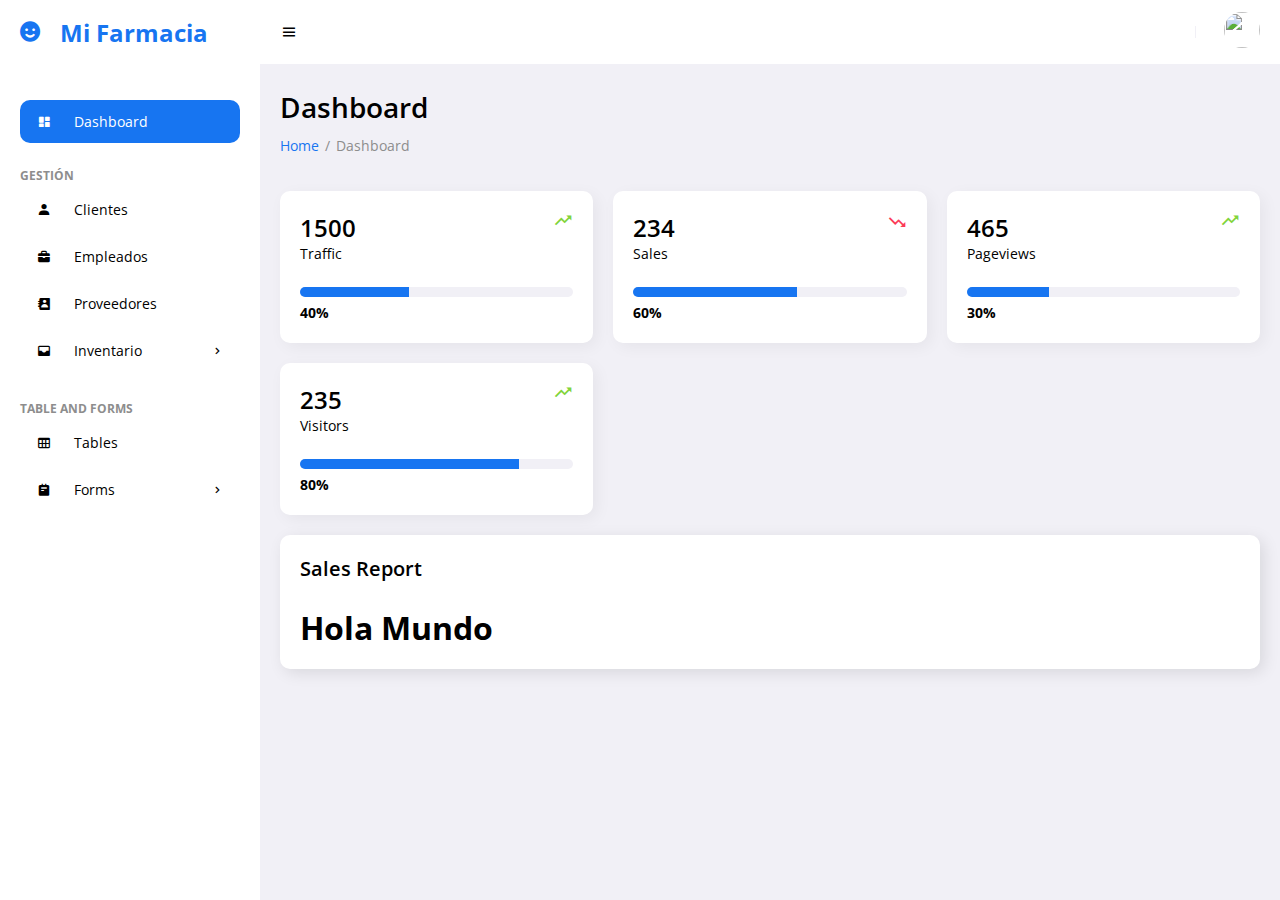
==== Front/Views/adminSite.html @ 18b661e3 "feat: :sparkles: home and login initialized" ====
<!DOCTYPE html>
<html lang="es">
<head>
	<meta charset="UTF-8">
	<meta name="viewport" content="width=device-width, initial-scale=1.0">
	<link href='https://unpkg.com/boxicons@2.0.9/css/boxicons.min.css' rel='stylesheet'>
	<link rel="stylesheet" href="../Styles/main.css">
	<script src="../JS/main.js" async></script>
	<script src="../JS/app.js" defer type="module"></script>
	<title>AdminSite</title>
</head>
<body>
	<!-- SIDEBAR -->
	<section id="sidebar">
		<a href="../Views/home.html" class="brand brand-title"><i class='bx bxs-smile icon'></i>Mi Farmacia</a>
		<ul class="side-menu">
			<li><a href="#" class="active"><i class='bx bxs-dashboard icon' ></i> Dashboard</a></li>
			<li class="divider" data-text="Gestión">Gestión</li>

			<li><a href="#"><i class='bx bxs-user icon' ></i> Clientes</a></li>
			<li><a href="#"><i class='bx bxs-briefcase icon' ></i> Empleados</a></li>
			<li><a href="#"><i class='bx bxs-contact icon' ></i> Proveedores</a></li>
			<li>
				<a href="#"><i class='bx bxs-inbox icon' ></i>  Inventario <i class='bx bx-chevron-right icon-right' ></i></a>
				<ul class="side-dropdown">
					<li><a href="#">Gestionar Inventario</a></li>
					<li><a href="#">Ver inventario</a></li>
					<li><a href="#">Breadcrumbs</a></li>
				</ul>
			</li>

			<li class="divider" data-text="table and forms">Table and forms</li>
			<li><a href="#"><i class='bx bx-table icon' ></i> Tables</a></li>
			<li>
				<a href="#"><i class='bx bxs-notepad icon' ></i> Forms <i class='bx bx-chevron-right icon-right' ></i></a>
				<ul class="side-dropdown">
					<li><a href="#">Basic</a></li>
					<li><a href="#">Select</a></li>
					<li><a href="#">Checkbox</a></li>
					<li><a href="#">Radio</a></li>
				</ul>
			</li>
		</ul>
	</section>
	<!-- SIDEBAR -->

	<!-- NAVBAR -->
	<section id="content">
		<!-- NAVBAR -->
		<nav>
			<i class='bx bx-menu toggle-sidebar' ></i>
			<form action="#">
				
			</form>
			
			<span class="divider"></span>
			<div class="profile">
				<img src="https://images.unsplash.com/photo-1517841905240-472988babdf9?ixid=MnwxMjA3fDB8MHxzZWFyY2h8NHx8cGVvcGxlfGVufDB8fDB8fA%3D%3D&ixlib=rb-1.2.1&auto=format&fit=crop&w=500&q=60" alt="">
				<ul class="profile-link">
					<li><a href="#"><i class='bx bxs-user-circle icon' ></i> Profile</a></li>
					<li><a href="#"><i class='bx bxs-cog' ></i> Settings</a></li>
					<li><a href="#"><i class='bx bxs-log-out-circle' ></i> Logout</a></li>
				</ul>
			</div>
		</nav>
		<!-- NAVBAR -->

		<!-- MAIN -->
		<main>
			<h1 class="title">Dashboard</h1>
			<ul class="breadcrumbs">
				<li><a href="../Views/home.html">Home</a></li>
				<li class="divider">/</li>
				<li><a href="#" class="active">Dashboard</a></li>
			</ul>
			<div class="info-data">
				<div class="card">
					<div class="head">
						<div>
							<h2>1500</h2>
							<p>Traffic</p>
						</div>
						<i class='bx bx-trending-up icon' ></i>
					</div>
					<span class="progress" data-value="40%"></span>
					<span class="label">40%</span>
				</div>
				<div class="card">
					<div class="head">
						<div>
							<h2>234</h2>
							<p>Sales</p>
						</div>
						<i class='bx bx-trending-down icon down' ></i>
					</div>
					<span class="progress" data-value="60%"></span>
					<span class="label">60%</span>
				</div>
				<div class="card">
					<div class="head">
						<div>
							<h2>465</h2>
							<p>Pageviews</p>
						</div>
						<i class='bx bx-trending-up icon' ></i>
					</div>
					<span class="progress" data-value="30%"></span>
					<span class="label">30%</span>
				</div>
				<div class="card">
					<div class="head">
						<div>
							<h2>235</h2>
							<p>Visitors</p>
						</div>
						<i class='bx bx-trending-up icon' ></i>
					</div>
					<span class="progress" data-value="80%"></span>
					<span class="label">80%</span>
				</div>
			</div>
			<div class="data">
				<div class="content-data">
					<div class="head">
						<h3>Sales Report</h3>
					</div>
					<!-- conteido -->
					<h1>Hola Mundo</h1>
				</div>
			
			</div>
		</main>
		<!-- MAIN -->
	</section>
	<!-- NAVBAR -->
</body>
</html>
---- Front/Styles/main.css ----
@import url('https://fonts.googleapis.com/css2?family=Open+Sans:wght@400;500;600;700&display=swap');

* {
	font-family: 'Open Sans', sans-serif;
	margin: 0;
	padding: 0;
	box-sizing: border-box;
}

:root {
	--grey: #F1F0F6;
	--dark-grey: #8D8D8D;
	--light: #fff;
	--dark: #000;
	--green: #81D43A;
	--light-green: #E3FFCB;
	--blue: #1775F1;
	--light-blue: #D0E4FF;
	--dark-blue: #0C5FCD;
	--red: #FC3B56;
}

html {
	overflow-x: hidden;
}

body {
	background: var(--grey);
	overflow-x: hidden;
}

a {
	text-decoration: none;
}

li {
	list-style: none;
}







/* SIDEBAR */
#sidebar {
	position: fixed;
	max-width: 260px;
	width: 100%;
	background: var(--light);
	top: 0;
	left: 0;
	height: 100%;
	overflow-y: auto;
	scrollbar-width: none;
	transition: all .3s ease;
	z-index: 200;
	overflow: scroll;
}
#sidebar.hide {
	max-width: 60px;
}
#sidebar.hide:hover {
	max-width: 260px;
}
#sidebar::-webkit-scrollbar {
	display: none;
}
#sidebar .brand {
	font-size: 24px;
	display: flex;
	align-items: center;
	height: 64px;
	font-weight: 700;
	color: var(--blue);
	position: sticky;
	top: 0;
	left: 0;
	z-index: 100;
	background: var(--light);
	transition: all .3s ease;
	padding: 0 6px;
}
#sidebar .icon {
	min-width: 48px;
	display: flex;
	justify-content: center;
	align-items: center;
	margin-right: 6px;
}
#sidebar .icon-right {
	margin-left: auto;
	transition: all .3s ease;
}
#sidebar .side-menu {
	margin: 36px 0;
	padding: 0 20px;
	transition: all .3s ease;
}
#sidebar.hide .side-menu {
	padding: 0 6px;
}
#sidebar.hide:hover .side-menu {
	padding: 0 20px;
}
#sidebar .side-menu a {
	display: flex;
	align-items: center;
	font-size: 14px;
	color: var(--dark);
	padding: 12px 16px 12px 0;
	transition: all .3s ease;
	border-radius: 10px;
	margin: 4px 0;
	white-space: nowrap;
}
#sidebar .side-menu > li > a:hover {
	background: var(--grey);
}
#sidebar .side-menu > li > a.active .icon-right {
	transform: rotateZ(90deg);
}
#sidebar .side-menu > li > a.active,
#sidebar .side-menu > li > a.active:hover {
	background: var(--blue);
	color: var(--light);
}
#sidebar .divider {
	margin-top: 24px;
	font-size: 12px;
	text-transform: uppercase;
	font-weight: 700;
	color: var(--dark-grey);
	transition: all .3s ease;
	white-space: nowrap;
}
#sidebar.hide:hover .divider {
	text-align: left;
}
#sidebar.hide .divider {
	text-align: center;
}
#sidebar .side-dropdown {
	padding-left: 54px;
	max-height: 0;
	overflow-y: hidden;
	transition: all .15s ease;
}
#sidebar .side-dropdown.show {
	max-height: 1000px;
}
#sidebar .side-dropdown a:hover {
	color: var(--blue);
}
#sidebar .ads {
	width: 100%;
	padding: 20px;
}
#sidebar.hide .ads {
	display: none;
}
#sidebar.hide:hover .ads {
	display: block;
}
#sidebar .ads .wrapper {
	background: var(--grey);
	padding: 20px;
	border-radius: 10px;
}
#sidebar .btn-upgrade {
	font-size: 14px;
	display: flex;
	justify-content: center;
	align-items: center;
	padding: 12px 0;
	color: var(--light);
	background: var(--blue);
	transition: all .3s ease;
	border-radius: 5px;
	font-weight: 600;
	margin-bottom: 12px;
}
#sidebar .btn-upgrade:hover {
	background: var(--dark-blue);
}
#sidebar .ads .wrapper p {
	font-size: 12px;
	color: var(--dark-grey);
	text-align: center;
}
#sidebar .ads .wrapper p span {
	font-weight: 700;
}
/* SIDEBAR */





/* CONTENT */
#content {
	position: relative;
	width: calc(100% - 260px);
	left: 260px;
	transition: all .3s ease;
}
#sidebar.hide + #content {
	width: calc(100% - 60px);
	left: 60px;
}
/* NAVBAR */
nav {
	background: var(--light);
	height: 64px;
	padding: 0 20px;
	display: flex;
	align-items: center;
	grid-gap: 28px;
	position: sticky;
	top: 0;
	left: 0;
	z-index: 100;
}
nav .toggle-sidebar {
	font-size: 18px;
	cursor: pointer;
}
nav form {
	max-width: 400px;
	width: 100%;
	margin-right: auto;
}
nav .form-group {
	position: relative;
}
nav .form-group input {
	width: 100%;
	background: var(--grey);
	border-radius: 5px;
	border: none;
	outline: none;
	padding: 10px 36px 10px 16px;
	transition: all .3s ease;
}
nav .form-group input:focus {
	box-shadow: 0 0 0 1px var(--blue), 0 0 0 4px var(--light-blue);
}
nav .form-group .icon {
	position: absolute;
	top: 50%;
	transform: translateY(-50%);
	right: 16px;
	color: var(--dark-grey);
}
nav .nav-link {
	position: relative;
}
nav .nav-link .icon {
	font-size: 18px;
	color: var(--dark);
}
nav .nav-link .badge {
	position: absolute;
	top: -12px;
	right: -12px;
	width: 20px;
	height: 20px;
	border-radius: 50%;
	border: 2px solid var(--light);
	background: var(--red);
	display: flex;
	justify-content: center;
	align-items: center;
	color: var(--light);
	font-size: 10px;
	font-weight: 700;
}
nav .divider {
	width: 1px;
	background: var(--grey);
	height: 12px;
	display: block;
}
nav .profile {
	position: relative;
}
nav .profile img {
	width: 36px;
	height: 36px;
	border-radius: 50%;
	object-fit: cover;
	cursor: pointer;
}
nav .profile .profile-link {
	position: absolute;
	top: calc(100% + 10px);
	right: 0;
	background: var(--light);
	padding: 10px 0;
	box-shadow: 4px 4px 16px rgba(0, 0, 0, .1);
	border-radius: 10px;
	width: 160px;
	opacity: 0;
	pointer-events: none;
	transition: all .3s ease;
}
nav .profile .profile-link.show {
	opacity: 1;
	pointer-events: visible;
	top: 100%;
}
nav .profile .profile-link a {
	padding: 10px 16px;
	display: flex;
	grid-gap: 10px;
	font-size: 14px;
	color: var(--dark);
	align-items: center;
	transition: all .3s ease;
}
nav .profile .profile-link a:hover {
	background: var(--grey);
}
/* NAVBAR */



/* MAIN */
main {
	width: 100%;
	padding: 24px 20px 20px 20px;
}
main .title {
	font-size: 28px;
	font-weight: 600;
	margin-bottom: 10px;
}
main .breadcrumbs {
	display: flex;
	grid-gap: 6px;
}
main .breadcrumbs li,
main .breadcrumbs li a {
	font-size: 14px;
}
main .breadcrumbs li a {
	color: var(--blue);
}
main .breadcrumbs li a.active,
main .breadcrumbs li.divider {
	color: var(--dark-grey);
	pointer-events: none;
}
main .info-data {
	margin-top: 36px;
	display: grid;
	grid-template-columns: repeat(auto-fit, minmax(240px, 1fr));
	grid-gap: 20px;
}
main .info-data .card {
	padding: 20px;
	border-radius: 10px;
	background: var(--light);
	box-shadow: 4px 4px 16px rgba(0, 0, 0, .05);
}
main .card .head {
	display: flex;
	justify-content: space-between;
	align-items: flex-start;
}
main .card .head h2 {
	font-size: 24px;
	font-weight: 600;
}
main .card .head p {
	font-size: 14px;
}
main .card .head .icon {
	font-size: 20px;
	color: var(--green);
}
main .card .head .icon.down {
	color: var(--red);
}
main .card .progress {
	display: block;
	margin-top: 24px;
	height: 10px;
	width: 100%;
	border-radius: 10px;
	background: var(--grey);
	overflow-y: hidden;
	position: relative;
	margin-bottom: 4px;
}
main .card .progress::before {
	content: '';
	position: absolute;
	top: 0;
	left: 0;
	height: 100%;
	background: var(--blue);
	width: var(--value);
}
main .card .label {
	font-size: 14px;
	font-weight: 700;
}
main .data {
	display: flex;
	grid-gap: 20px;
	margin-top: 20px;
	flex-wrap: wrap;
}
main .data .content-data {
	flex-grow: 1;
	flex-basis: 400px;
	padding: 20px;
	background: var(--light);
	border-radius: 10px;
	box-shadow: 4px 4px 16px rgba(0, 0, 0, .1);
}
main .content-data .head {
	display: flex;
	justify-content: space-between;
	align-items: center;
	margin-bottom: 24px;
}
main .content-data .head h3 {
	font-size: 20px;
	font-weight: 600;
}
main .content-data .head .menu {
	position: relative;
	display: flex;
	justify-content: center;
	align-items: center;
}
main .content-data .head .menu .icon {
	cursor: pointer;
}
main .content-data .head .menu-link {
	position: absolute;
	top: calc(100% + 10px);
	right: 0;
	width: 140px;
	background: var(--light);
	border-radius: 10px;
	box-shadow: 4px 4px 16px rgba(0, 0, 0, .1);
	padding: 10px 0;
	z-index: 100;
	opacity: 0;
	pointer-events: none;
	transition: all .3s ease;
}
main .content-data .head .menu-link.show {
	top: 100%;
	opacity: 1;
	pointer-events: visible;
}
main .content-data .head .menu-link a {
	display: block;
	padding: 6px 16px;
	font-size: 14px;
	color: var(--dark);
	transition: all .3s ease;
}
main .content-data .head .menu-link a:hover {
	background: var(--grey);
}
main .content-data .chart {
	width: 100%;
	max-width: 100%;
	overflow-x: auto;
	scrollbar-width: none;
}
main .content-data .chart::-webkit-scrollbar {
	display: none;
}

main .chat-box {
	width: 100%;
	max-height: 360px;
	overflow-y: auto;
	scrollbar-width: none;
}
main .chat-box::-webkit-scrollbar {
	display: none;
}
main .chat-box .day {
	text-align: center;
	margin-bottom: 10px;
}
main .chat-box .day span {
	display: inline-block;
	padding: 6px 12px;
	border-radius: 20px;
	background: var(--light-blue);
	color: var(--blue);
	font-size: 12px;
	font-weight: 600;
}
main .chat-box .msg img {
	width: 28px;
	height: 28px;
	border-radius: 50%;
	object-fit: cover;
}
main .chat-box .msg {
	display: flex;
	grid-gap: 6px;
	align-items: flex-start;
}
main .chat-box .profile .username {
	font-size: 14px;
	font-weight: 600;
	display: inline-block;
	margin-right: 6px;
}
main .chat-box .profile .time {
	font-size: 12px;
	color: var(--dark-grey);
}
main .chat-box .chat p {
	font-size: 14px;
	padding: 6px 10px;
	display: inline-block;
	max-width: 400px;
	line-height: 150%;
}
main .chat-box .msg:not(.me) .chat p {
	border-radius: 0 5px 5px 5px;
	background: var(--blue);
	color: var(--light);
}
main .chat-box .msg.me {
	justify-content: flex-end;
}
main .chat-box .msg.me .profile {
	text-align: right;
}
main .chat-box .msg.me p {
	background: var(--grey);
	border-radius: 5px 0 5px 5px;
}
main form {
	margin-top: 6px;
}
main .form-group {
	width: 100%;
	display: flex;
	grid-gap: 10px;
}
main .form-group input {
	flex-grow: 1;
	padding: 10px 16px;
	border-radius: 5px;
	outline: none;
	background: var(--grey);
	border: none;
	transition: all .3s ease;
	width: 100%;
}
main .form-group input:focus {
	box-shadow: 0 0 0 1px var(--blue), 0 0 0 4px var(--light-blue);
}
main .btn-send {
	padding: 0 16px;
	background: var(--blue);
	border-radius: 5px;
	color: var(--light);
	cursor: pointer;
	border: none;
	transition: all .3s ease;
}
main .btn-send:hover {
	background: var(--dark-blue);
}
/* MAIN */
/* CONTENT */






@media screen and (max-width: 768px) {
	#content {
		position: relative;
		width: calc(100% - 60px);
		transition: all .3s ease;
	}
	nav .nav-link,
	nav .divider {
		display: none;
	}
}
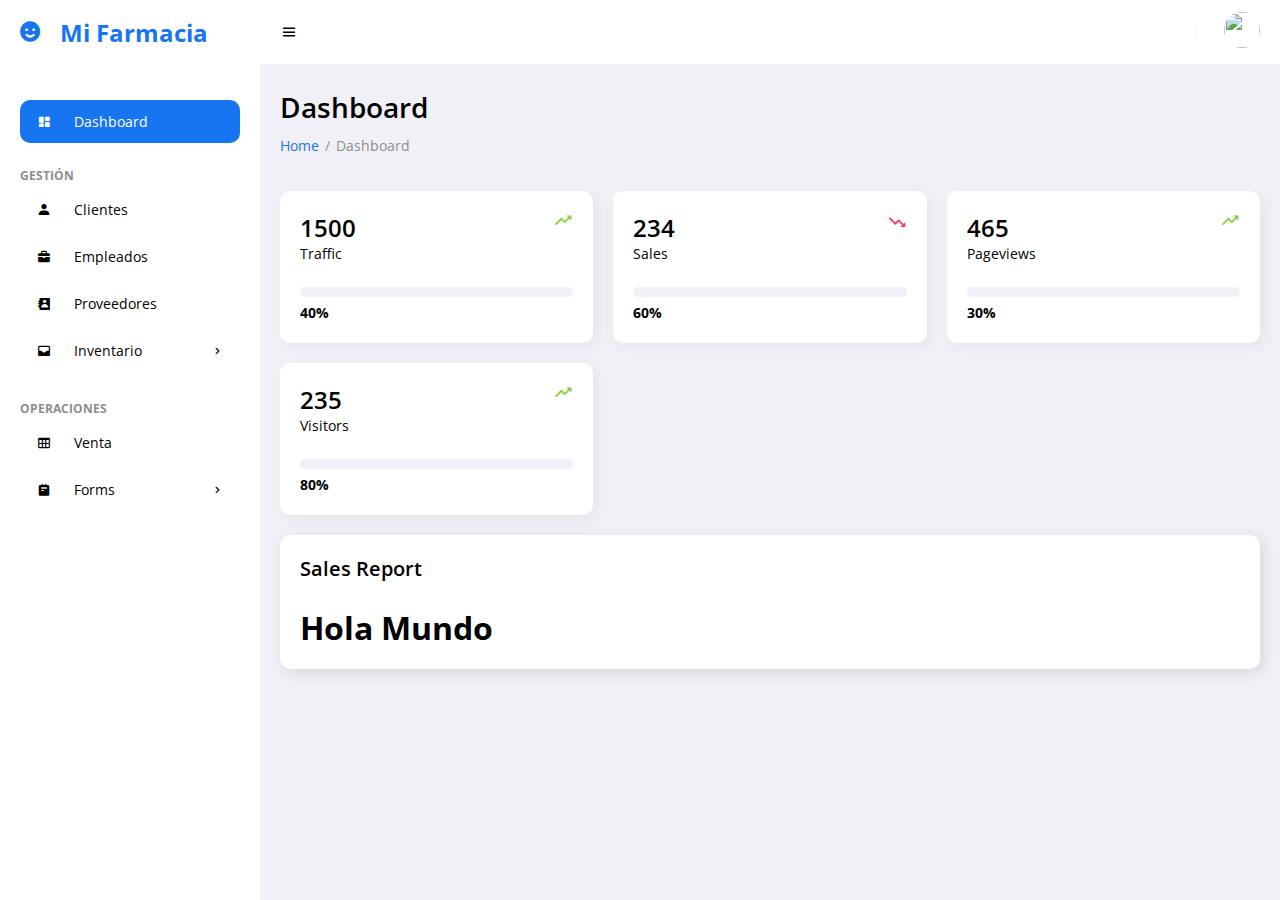
==== commit 31b17329: "feat: modifying title and link" ====
--- a/Front/Views/adminSite.html
+++ b/Front/Views/adminSite.html
@@ -5,8 +5,7 @@
 	<meta name="viewport" content="width=device-width, initial-scale=1.0">
 	<link href='https://unpkg.com/boxicons@2.0.9/css/boxicons.min.css' rel='stylesheet'>
 	<link rel="stylesheet" href="../Styles/main.css">
-	<script src="../JS/main.js" async></script>
-	<script src="../JS/app.js" defer type="module"></script>
+	<script src="../JS/main.js" type="module" defer></script>
 	<title>AdminSite</title>
 </head>
 <body>
@@ -29,8 +28,13 @@
 				</ul>
 			</li>
 
-			<li class="divider" data-text="table and forms">Table and forms</li>
-			<li><a href="#"><i class='bx bx-table icon' ></i> Tables</a></li>
+			<li class="divider" data-text="Operaciones">Operaciones</li>
+			<li class="ventaBtn">
+				<a href="#">
+					<i class='bx bx-table icon' ></i>
+					Venta
+				</a>
+			</li>
 			<li>
 				<a href="#"><i class='bx bxs-notepad icon' ></i> Forms <i class='bx bx-chevron-right icon-right' ></i></a>
 				<ul class="side-dropdown">
@@ -67,11 +71,11 @@
 
 		<!-- MAIN -->
 		<main>
-			<h1 class="title">Dashboard</h1>
+			<h1 class="title page-title">Dashboard</h1>
 			<ul class="breadcrumbs">
-				<li><a href="../Views/home.html">Home</a></li>
+				<li><a href="../Views/home.html" class="root-value">Home</a></li>
 				<li class="divider">/</li>
-				<li><a href="#" class="active">Dashboard</a></li>
+				<li><a href="#" class="active root-section">Dashboard</a></li>
 			</ul>
 			<div class="info-data">
 				<div class="card">
